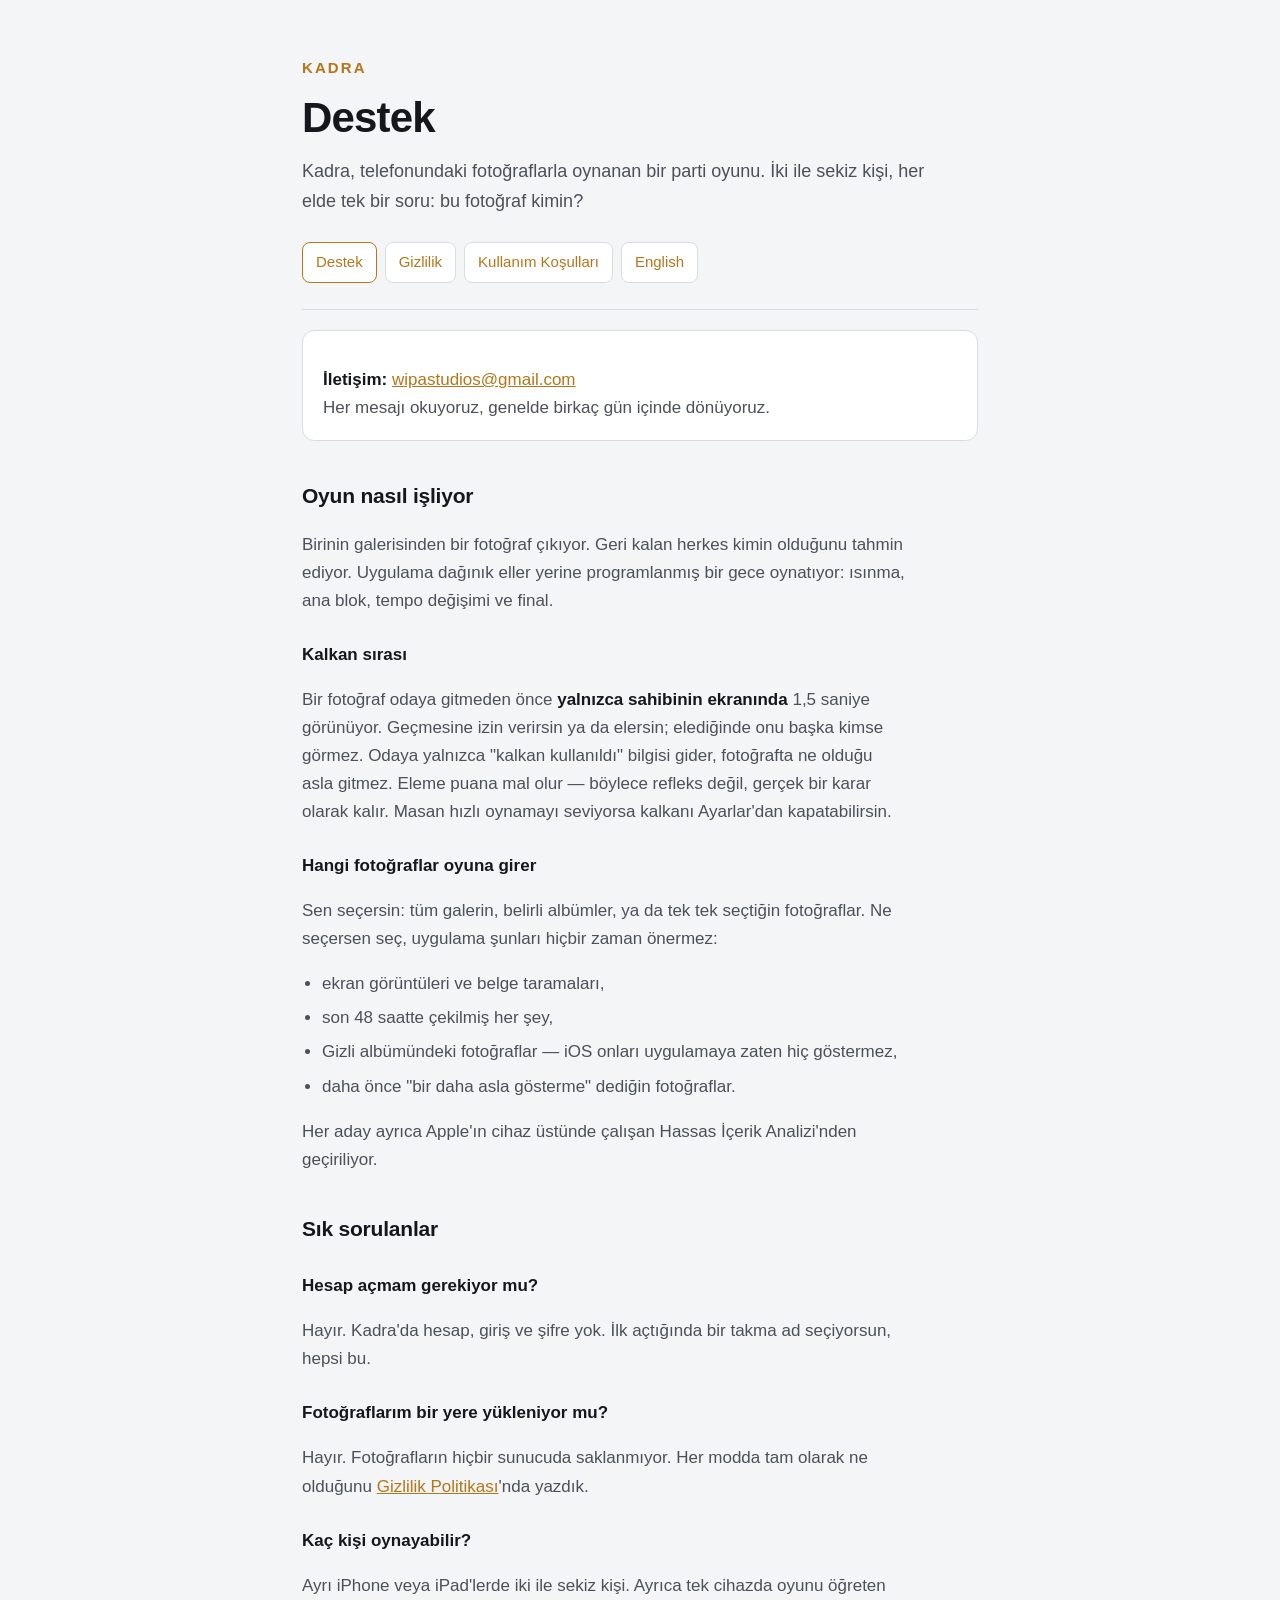
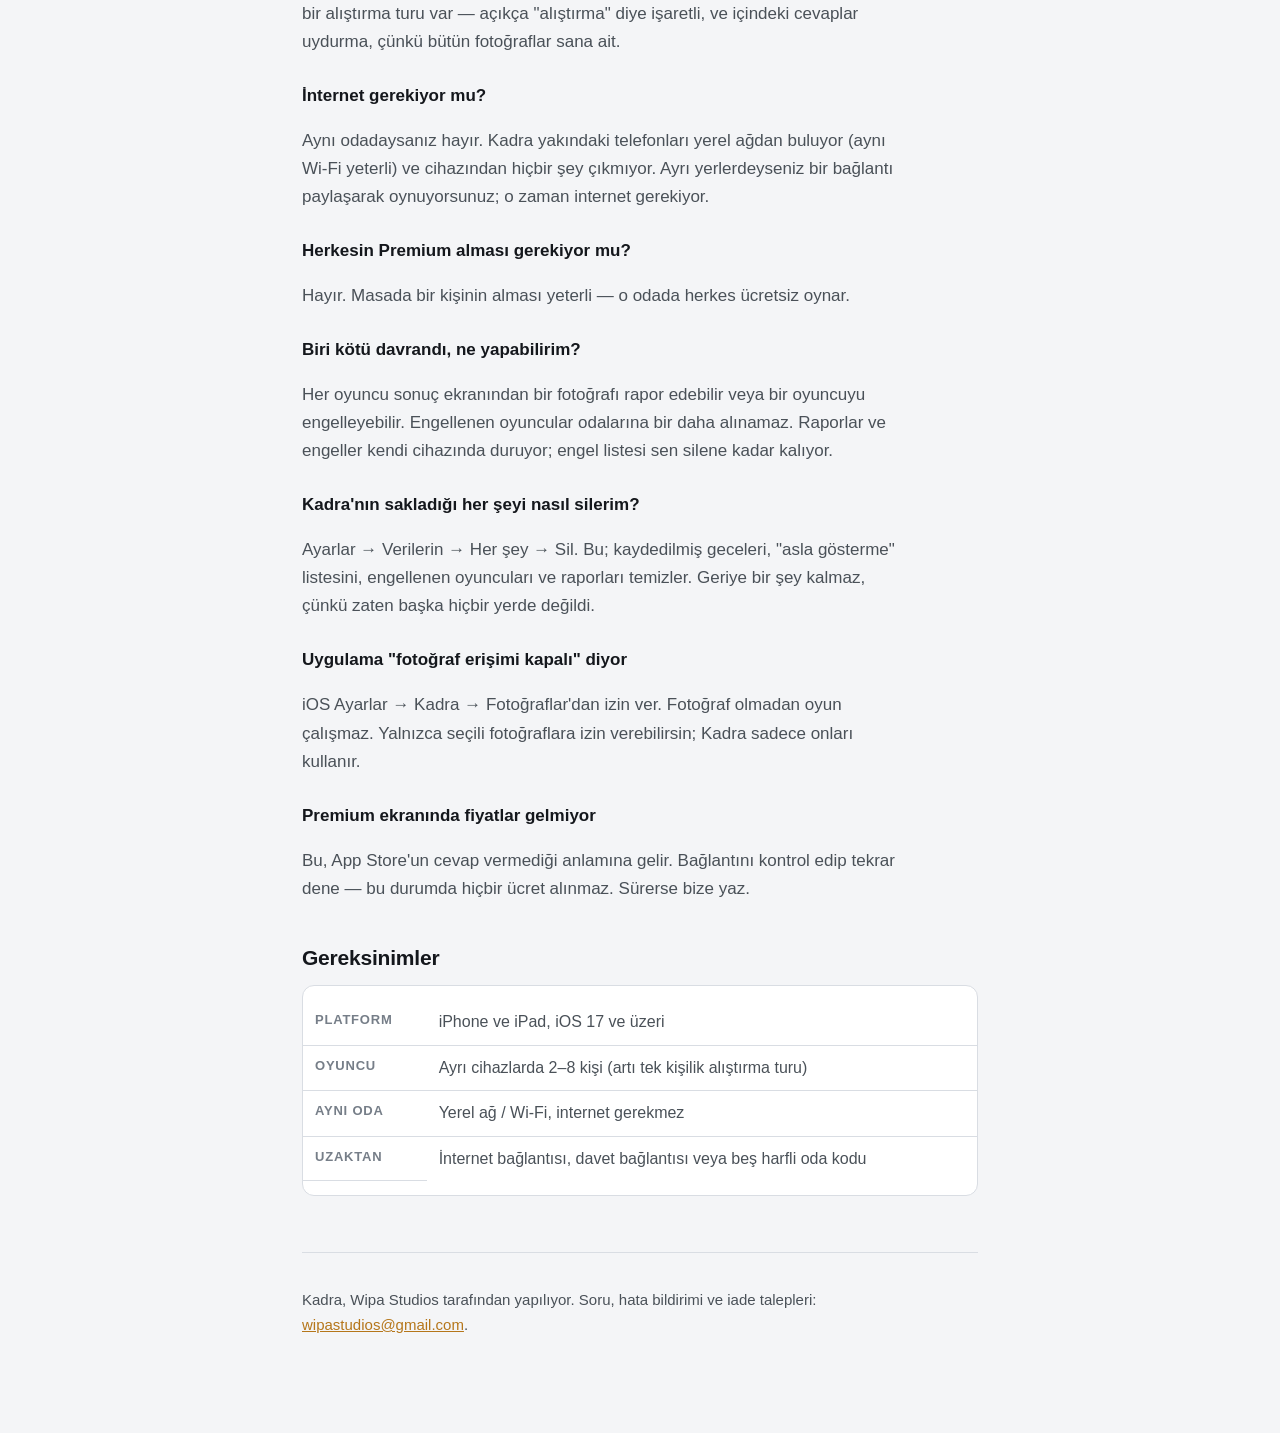
==== tr/index.html @ f4aad81a "Kadra sitesi: destek, gizlilik, sartlar ve oda davetleri Icerik onurfeyyaz/kadra'dan kopyalandi (tas" ====
<!doctype html>
<html lang="tr">
<head>
<meta charset="utf-8">
<meta name="viewport" content="width=device-width,initial-scale=1">
<title>Kadra — Destek</title>
<meta name="description" content="Kadra için destek ve yardım.">
<link rel="stylesheet" href="../style.css">
</head>
<body>
<div class="wrap">
<header>
  <p class="brand">Kadra</p>
  <h1>Destek</h1>
  <p class="lede">Kadra, telefonundaki fotoğraflarla oynanan bir parti oyunu.
     İki ile sekiz kişi, her elde tek bir soru: bu fotoğraf kimin?</p>
  <nav>
    <a href="./" aria-current="page">Destek</a>
    <a href="privacy.html">Gizlilik</a>
    <a href="terms.html">Kullanım Koşulları</a>
    <a href="../">English</a>
  </nav>
</header>

<div class="box">
  <p><strong>İletişim:</strong> <a href="mailto:wipastudios@gmail.com">wipastudios@gmail.com</a><br>
     Her mesajı okuyoruz, genelde birkaç gün içinde dönüyoruz.</p>
</div>

<h2>Oyun nasıl işliyor</h2>
<p>Birinin galerisinden bir fotoğraf çıkıyor. Geri kalan herkes kimin olduğunu tahmin ediyor.
   Uygulama dağınık eller yerine programlanmış bir gece oynatıyor: ısınma, ana blok,
   tempo değişimi ve final.</p>

<h3>Kalkan sırası</h3>
<p>Bir fotoğraf odaya gitmeden önce <strong>yalnızca sahibinin ekranında</strong> 1,5 saniye
   görünüyor. Geçmesine izin verirsin ya da elersin; elediğinde onu başka kimse görmez.
   Odaya yalnızca "kalkan kullanıldı" bilgisi gider, fotoğrafta ne olduğu asla gitmez.
   Eleme puana mal olur — böylece refleks değil, gerçek bir karar olarak kalır.
   Masan hızlı oynamayı seviyorsa kalkanı Ayarlar'dan kapatabilirsin.</p>

<h3>Hangi fotoğraflar oyuna girer</h3>
<p>Sen seçersin: tüm galerin, belirli albümler, ya da tek tek seçtiğin fotoğraflar.
   Ne seçersen seç, uygulama şunları hiçbir zaman önermez:</p>
<ul>
  <li>ekran görüntüleri ve belge taramaları,</li>
  <li>son 48 saatte çekilmiş her şey,</li>
  <li>Gizli albümündeki fotoğraflar — iOS onları uygulamaya zaten hiç göstermez,</li>
  <li>daha önce "bir daha asla gösterme" dediğin fotoğraflar.</li>
</ul>
<p>Her aday ayrıca Apple'ın cihaz üstünde çalışan Hassas İçerik Analizi'nden geçiriliyor.</p>

<h2>Sık sorulanlar</h2>

<h3>Hesap açmam gerekiyor mu?</h3>
<p>Hayır. Kadra'da hesap, giriş ve şifre yok. İlk açtığında bir takma ad seçiyorsun,
   hepsi bu.</p>

<h3>Fotoğraflarım bir yere yükleniyor mu?</h3>
<p>Hayır. Fotoğrafların hiçbir sunucuda saklanmıyor. Her modda tam olarak ne olduğunu
   <a href="privacy.html">Gizlilik Politikası</a>'nda yazdık.</p>

<h3>Kaç kişi oynayabilir?</h3>
<p>Ayrı iPhone veya iPad'lerde iki ile sekiz kişi. Ayrıca tek cihazda oyunu öğreten bir
   alıştırma turu var — açıkça "alıştırma" diye işaretli, ve içindeki cevaplar uydurma,
   çünkü bütün fotoğraflar sana ait.</p>

<h3>İnternet gerekiyor mu?</h3>
<p>Aynı odadaysanız hayır. Kadra yakındaki telefonları yerel ağdan buluyor (aynı Wi-Fi yeterli)
   ve cihazından hiçbir şey çıkmıyor. Ayrı yerlerdeyseniz bir bağlantı paylaşarak oynuyorsunuz;
   o zaman internet gerekiyor.</p>

<h3>Herkesin Premium alması gerekiyor mu?</h3>
<p>Hayır. Masada bir kişinin alması yeterli — o odada herkes ücretsiz oynar.</p>

<h3>Biri kötü davrandı, ne yapabilirim?</h3>
<p>Her oyuncu sonuç ekranından bir fotoğrafı rapor edebilir veya bir oyuncuyu engelleyebilir.
   Engellenen oyuncular odalarına bir daha alınamaz. Raporlar ve engeller kendi cihazında
   duruyor; engel listesi sen silene kadar kalıyor.</p>

<h3>Kadra'nın sakladığı her şeyi nasıl silerim?</h3>
<p>Ayarlar → Verilerin → Her şey → Sil. Bu; kaydedilmiş geceleri, "asla gösterme" listesini,
   engellenen oyuncuları ve raporları temizler. Geriye bir şey kalmaz, çünkü zaten başka
   hiçbir yerde değildi.</p>

<h3>Uygulama "fotoğraf erişimi kapalı" diyor</h3>
<p>iOS Ayarlar → Kadra → Fotoğraflar'dan izin ver. Fotoğraf olmadan oyun çalışmaz.
   Yalnızca seçili fotoğraflara izin verebilirsin; Kadra sadece onları kullanır.</p>

<h3>Premium ekranında fiyatlar gelmiyor</h3>
<p>Bu, App Store'un cevap vermediği anlamına gelir. Bağlantını kontrol edip tekrar dene —
   bu durumda hiçbir ücret alınmaz. Sürerse bize yaz.</p>

<h2>Gereksinimler</h2>
<div class="tablewrap">
<table>
  <tr><th>Platform</th><td>iPhone ve iPad, iOS 17 ve üzeri</td></tr>
  <tr><th>Oyuncu</th><td>Ayrı cihazlarda 2–8 kişi (artı tek kişilik alıştırma turu)</td></tr>
  <tr><th>Aynı oda</th><td>Yerel ağ / Wi-Fi, internet gerekmez</td></tr>
  <tr><th>Uzaktan</th><td>İnternet bağlantısı, davet bağlantısı veya beş harfli oda kodu</td></tr>
</table>
</div>

<footer>
  <p>Kadra, Wipa Studios tarafından yapılıyor. Soru, hata bildirimi ve iade talepleri:
     <a href="mailto:wipastudios@gmail.com">wipastudios@gmail.com</a>.</p>
</footer>
</div>
</body>
</html>
---- style.css ----
:root{
  --ground:#F4F5F7; --panel:#FFFFFF; --ink:#14171C; --ink-2:#4A5158; --ink-3:#767E88;
  --rule:#D9DDE3; --accent:#B5761A;
}
@media (prefers-color-scheme: dark){:root{
  --ground:#0E1014; --panel:#171A20; --ink:#E9EBEF; --ink-2:#AEB5BF; --ink-3:#7C848F;
  --rule:#2A2F38; --accent:#E5AC4A;
}}
*{box-sizing:border-box}
body{margin:0;background:var(--ground);color:var(--ink);
  font:17px/1.65 -apple-system,BlinkMacSystemFont,"Segoe UI",Roboto,sans-serif;
  -webkit-font-smoothing:antialiased}
.wrap{max-width:720px;margin:0 auto;padding:0 22px 80px}
header{padding:56px 0 26px;border-bottom:1px solid var(--rule)}
.brand{font-size:15px;letter-spacing:.14em;text-transform:uppercase;color:var(--accent);
  margin:0 0 14px;font-weight:600}
h1{font-size:clamp(30px,6vw,42px);line-height:1.1;margin:0;letter-spacing:-.02em}
.lede{color:var(--ink-2);margin:16px 0 0;font-size:18px}
.updated{color:var(--ink-3);font-size:15px;margin:10px 0 0}
h2{font-size:21px;margin:38px 0 10px;letter-spacing:-.01em}
h3{font-size:17px;margin:26px 0 6px}
p,li{color:var(--ink-2);max-width:64ch}
strong{color:var(--ink)}
a{color:var(--accent)}
ul{padding-left:20px}
li{margin-bottom:6px}
nav{margin:26px 0 0;display:flex;flex-wrap:wrap;gap:8px}
nav a{display:inline-block;padding:7px 13px;border:1px solid var(--rule);border-radius:8px;
  background:var(--panel);text-decoration:none;font-size:15px}
nav a[aria-current]{border-color:var(--accent);color:var(--accent)}
.box{background:var(--panel);border:1px solid var(--rule);border-radius:12px;
  padding:18px 20px;margin:20px 0}
.box p:last-child{margin-bottom:0}
table{border-collapse:collapse;width:100%;font-size:16px;margin:14px 0}
th,td{text-align:left;padding:9px 12px;border-bottom:1px solid var(--rule);vertical-align:top;color:var(--ink-2)}
th{color:var(--ink-3);font-size:13px;text-transform:uppercase;letter-spacing:.06em;font-weight:600}
.tablewrap{overflow-x:auto;border:1px solid var(--rule);border-radius:12px;background:var(--panel)}
tr:last-child td{border-bottom:none}
footer{margin-top:56px;padding-top:20px;border-top:1px solid var(--rule);
  color:var(--ink-3);font-size:15px}
code{font-family:ui-monospace,Menlo,monospace;font-size:.88em;background:var(--rule);
  padding:1px 5px;border-radius:4px;color:var(--ink)}
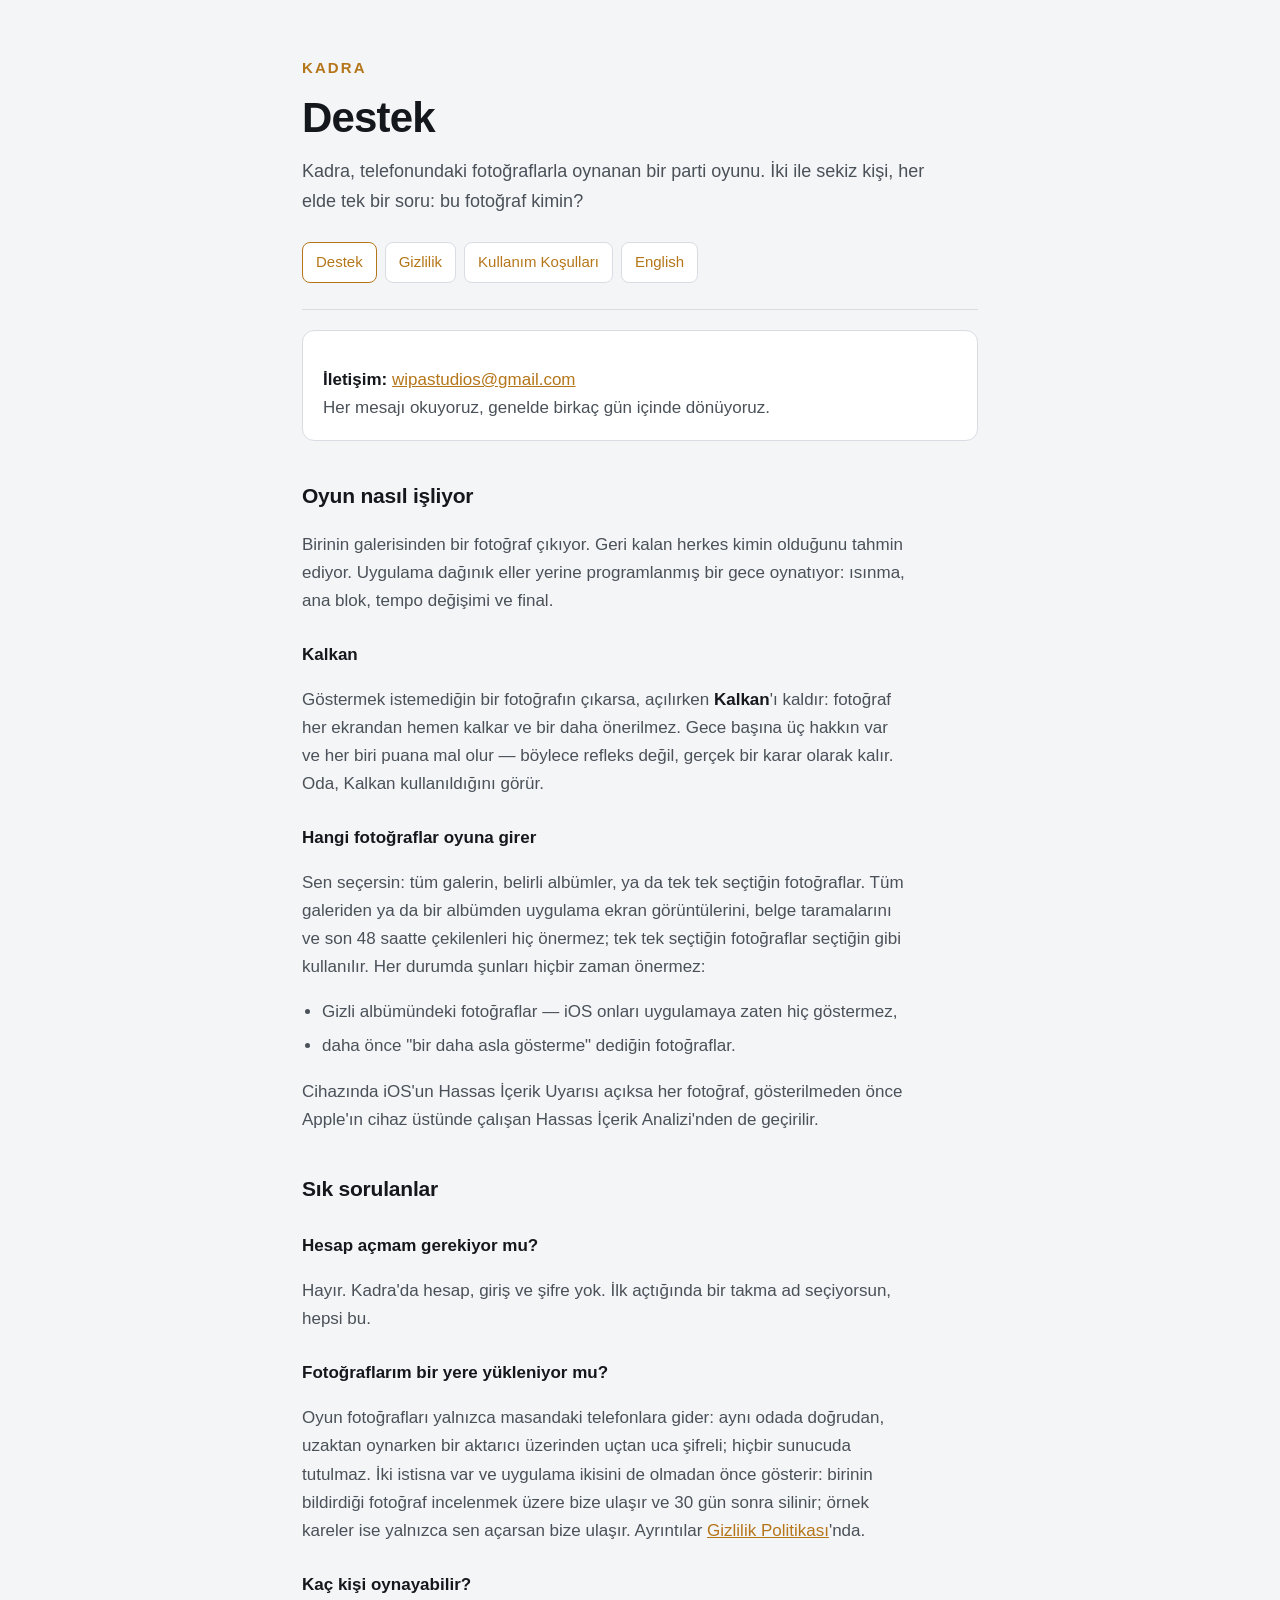
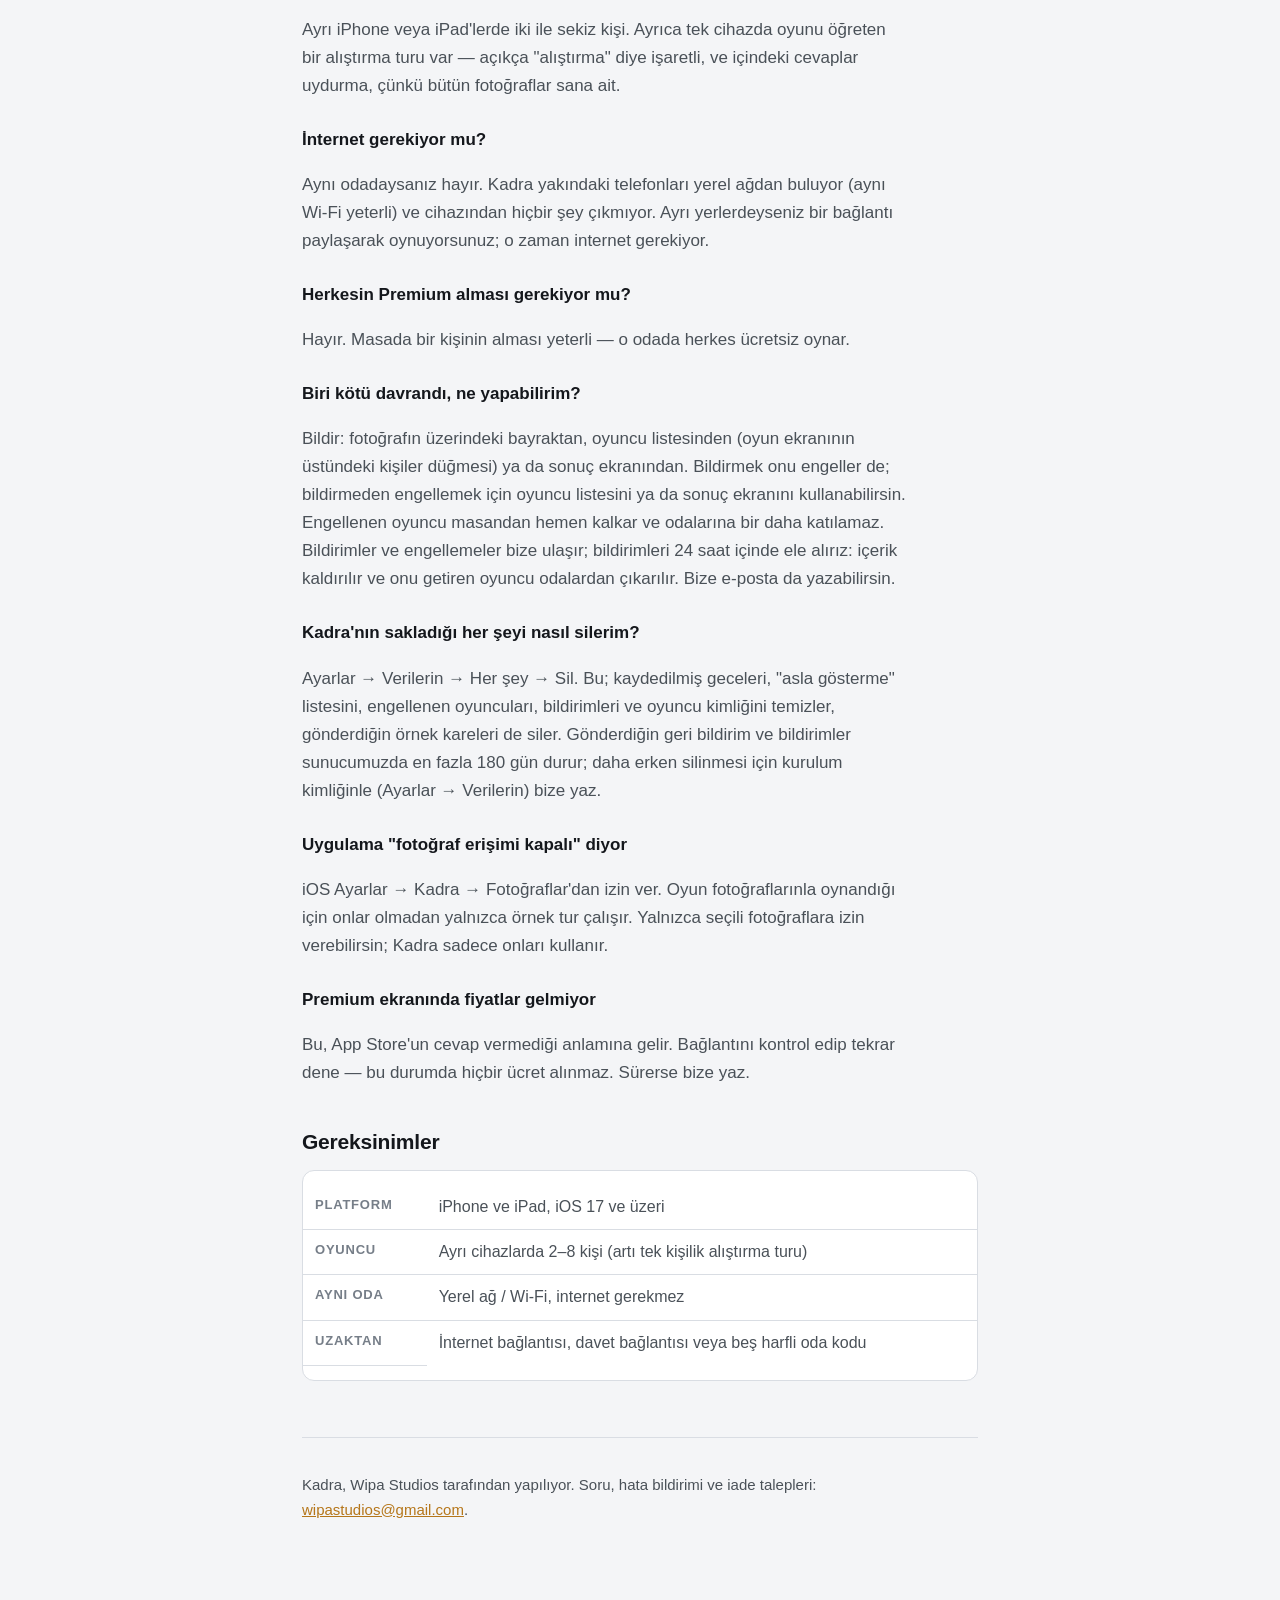
==== commit e85c9a6d: "Metinler koda esitlendi: engelleme bize ulasiyor, bildirilen odalardan cikiyor, saklama sureleri yaz" ====
--- a/tr/index.html
+++ b/tr/index.html
@@ -32,23 +32,23 @@
    Uygulama dağınık eller yerine programlanmış bir gece oynatıyor: ısınma, ana blok,
    tempo değişimi ve final.</p>
 
-<h3>Kalkan sırası</h3>
-<p>Bir fotoğraf odaya gitmeden önce <strong>yalnızca sahibinin ekranında</strong> 1,5 saniye
-   görünüyor. Geçmesine izin verirsin ya da elersin; elediğinde onu başka kimse görmez.
-   Odaya yalnızca "kalkan kullanıldı" bilgisi gider, fotoğrafta ne olduğu asla gitmez.
-   Eleme puana mal olur — böylece refleks değil, gerçek bir karar olarak kalır.
-   Masan hızlı oynamayı seviyorsa kalkanı Ayarlar'dan kapatabilirsin.</p>
+<h3>Kalkan</h3>
+<p>Göstermek istemediğin bir fotoğrafın çıkarsa, açılırken <strong>Kalkan</strong>'ı kaldır:
+   fotoğraf her ekrandan hemen kalkar ve bir daha önerilmez. Gece başına üç hakkın var ve her
+   biri puana mal olur — böylece refleks değil, gerçek bir karar olarak kalır. Oda, Kalkan
+   kullanıldığını görür.</p>
 
 <h3>Hangi fotoğraflar oyuna girer</h3>
 <p>Sen seçersin: tüm galerin, belirli albümler, ya da tek tek seçtiğin fotoğraflar.
-   Ne seçersen seç, uygulama şunları hiçbir zaman önermez:</p>
+   Tüm galeriden ya da bir albümden uygulama ekran görüntülerini, belge taramalarını ve son 48
+   saatte çekilenleri hiç önermez; tek tek seçtiğin fotoğraflar seçtiğin gibi kullanılır. Her
+   durumda şunları hiçbir zaman önermez:</p>
 <ul>
-  <li>ekran görüntüleri ve belge taramaları,</li>
-  <li>son 48 saatte çekilmiş her şey,</li>
   <li>Gizli albümündeki fotoğraflar — iOS onları uygulamaya zaten hiç göstermez,</li>
   <li>daha önce "bir daha asla gösterme" dediğin fotoğraflar.</li>
 </ul>
-<p>Her aday ayrıca Apple'ın cihaz üstünde çalışan Hassas İçerik Analizi'nden geçiriliyor.</p>
+<p>Cihazında iOS'un Hassas İçerik Uyarısı açıksa her fotoğraf, gösterilmeden önce Apple'ın
+   cihaz üstünde çalışan Hassas İçerik Analizi'nden de geçirilir.</p>
 
 <h2>Sık sorulanlar</h2>
 
@@ -57,8 +57,11 @@
    hepsi bu.</p>
 
 <h3>Fotoğraflarım bir yere yükleniyor mu?</h3>
-<p>Hayır. Fotoğrafların hiçbir sunucuda saklanmıyor. Her modda tam olarak ne olduğunu
-   <a href="privacy.html">Gizlilik Politikası</a>'nda yazdık.</p>
+<p>Oyun fotoğrafları yalnızca masandaki telefonlara gider: aynı odada doğrudan, uzaktan
+   oynarken bir aktarıcı üzerinden uçtan uca şifreli; hiçbir sunucuda tutulmaz. İki istisna var
+   ve uygulama ikisini de olmadan önce gösterir: birinin bildirdiği fotoğraf incelenmek üzere bize
+   ulaşır ve 30 gün sonra silinir; örnek kareler ise yalnızca sen açarsan bize ulaşır. Ayrıntılar
+   <a href="privacy.html">Gizlilik Politikası</a>'nda.</p>
 
 <h3>Kaç kişi oynayabilir?</h3>
 <p>Ayrı iPhone veya iPad'lerde iki ile sekiz kişi. Ayrıca tek cihazda oyunu öğreten bir
@@ -74,18 +77,23 @@
 <p>Hayır. Masada bir kişinin alması yeterli — o odada herkes ücretsiz oynar.</p>
 
 <h3>Biri kötü davrandı, ne yapabilirim?</h3>
-<p>Her oyuncu sonuç ekranından bir fotoğrafı rapor edebilir veya bir oyuncuyu engelleyebilir.
-   Engellenen oyuncular odalarına bir daha alınamaz. Raporlar ve engeller kendi cihazında
-   duruyor; engel listesi sen silene kadar kalıyor.</p>
+<p>Bildir: fotoğrafın üzerindeki bayraktan, oyuncu listesinden (oyun ekranının üstündeki kişiler
+   düğmesi) ya da sonuç ekranından. Bildirmek onu engeller de; bildirmeden engellemek için oyuncu
+   listesini ya da sonuç ekranını kullanabilirsin. Engellenen oyuncu masandan hemen kalkar ve
+   odalarına bir daha katılamaz. Bildirimler ve engellemeler bize ulaşır; bildirimleri 24 saat
+   içinde ele alırız: içerik kaldırılır ve onu getiren oyuncu odalardan çıkarılır. Bize e-posta da
+   yazabilirsin.</p>
 
 <h3>Kadra'nın sakladığı her şeyi nasıl silerim?</h3>
 <p>Ayarlar → Verilerin → Her şey → Sil. Bu; kaydedilmiş geceleri, "asla gösterme" listesini,
-   engellenen oyuncuları ve raporları temizler. Geriye bir şey kalmaz, çünkü zaten başka
-   hiçbir yerde değildi.</p>
+   engellenen oyuncuları, bildirimleri ve oyuncu kimliğini temizler, gönderdiğin örnek kareleri de
+   siler. Gönderdiğin geri bildirim ve bildirimler sunucumuzda en fazla 180 gün durur; daha erken
+   silinmesi için kurulum kimliğinle (Ayarlar → Verilerin) bize yaz.</p>
 
 <h3>Uygulama "fotoğraf erişimi kapalı" diyor</h3>
-<p>iOS Ayarlar → Kadra → Fotoğraflar'dan izin ver. Fotoğraf olmadan oyun çalışmaz.
-   Yalnızca seçili fotoğraflara izin verebilirsin; Kadra sadece onları kullanır.</p>
+<p>iOS Ayarlar → Kadra → Fotoğraflar'dan izin ver. Oyun fotoğraflarınla oynandığı için onlar
+   olmadan yalnızca örnek tur çalışır. Yalnızca seçili fotoğraflara izin verebilirsin; Kadra sadece
+   onları kullanır.</p>
 
 <h3>Premium ekranında fiyatlar gelmiyor</h3>
 <p>Bu, App Store'un cevap vermediği anlamına gelir. Bağlantını kontrol edip tekrar dene —
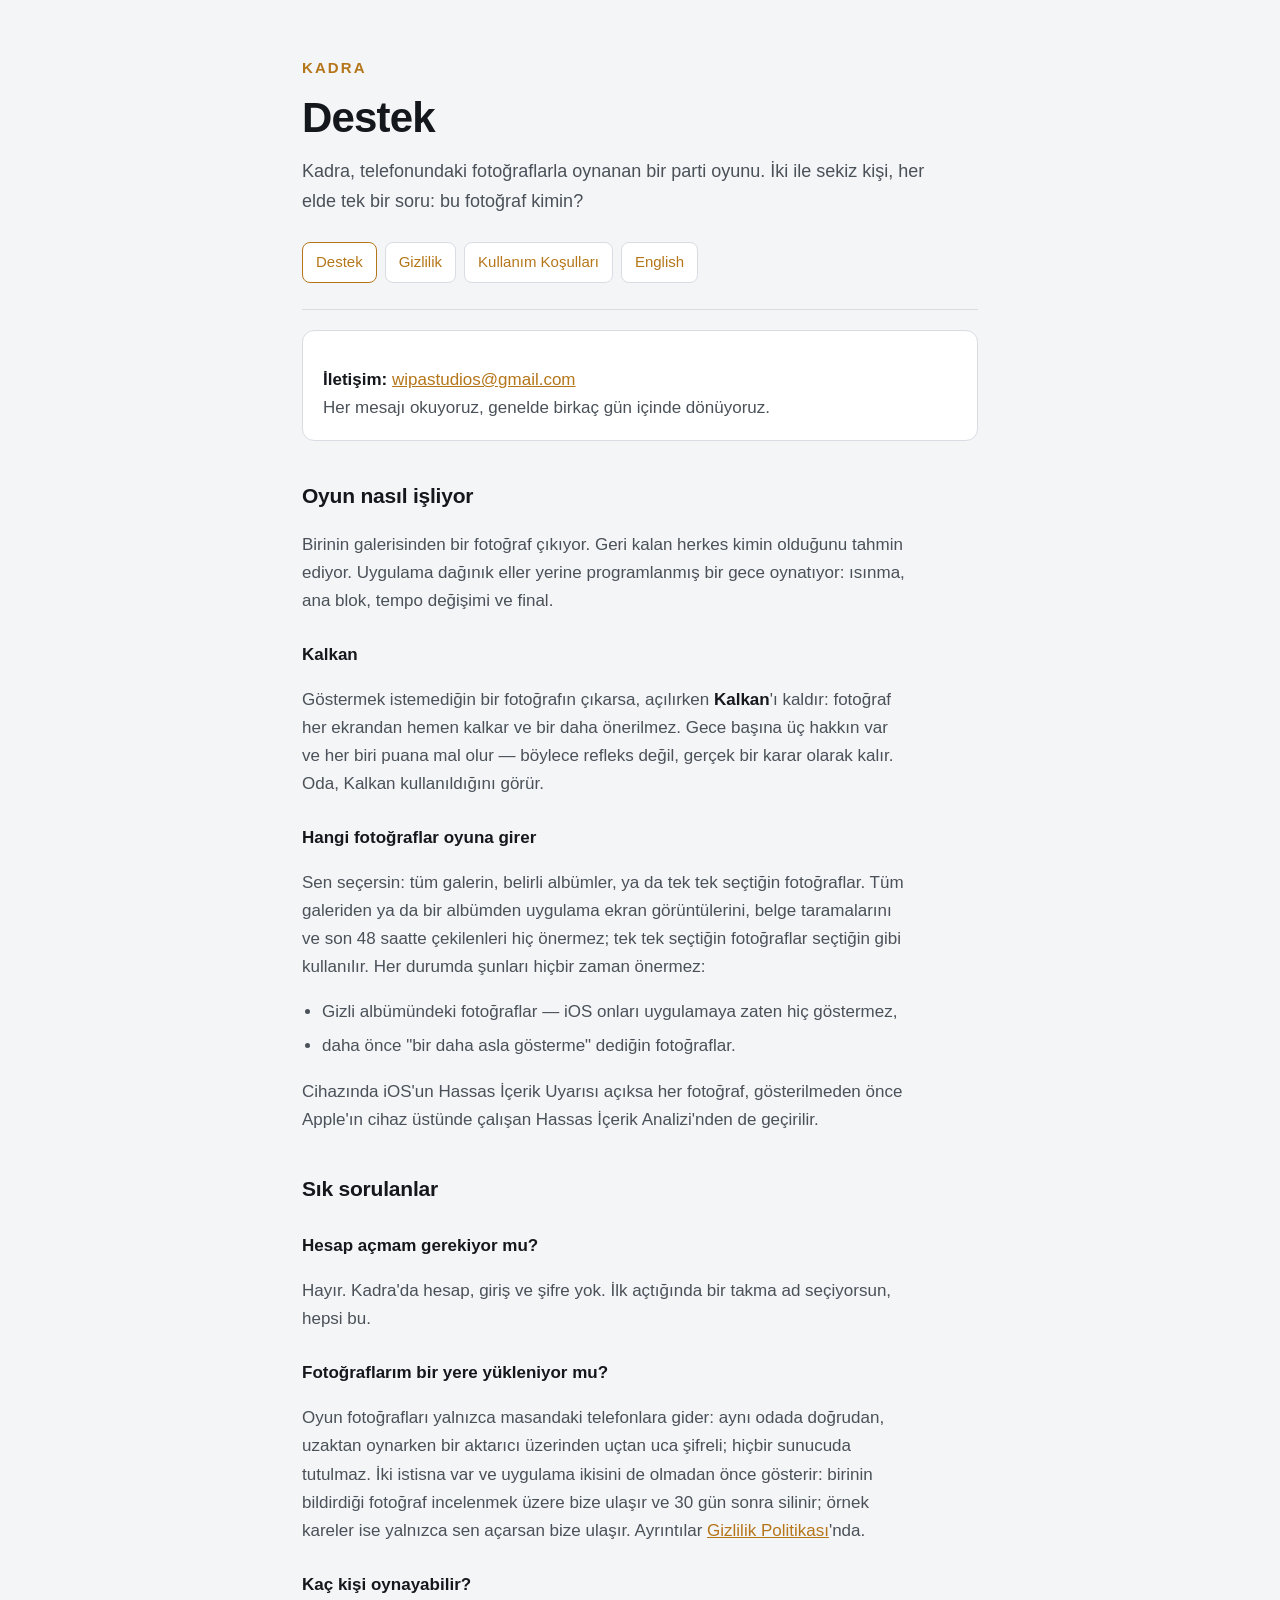
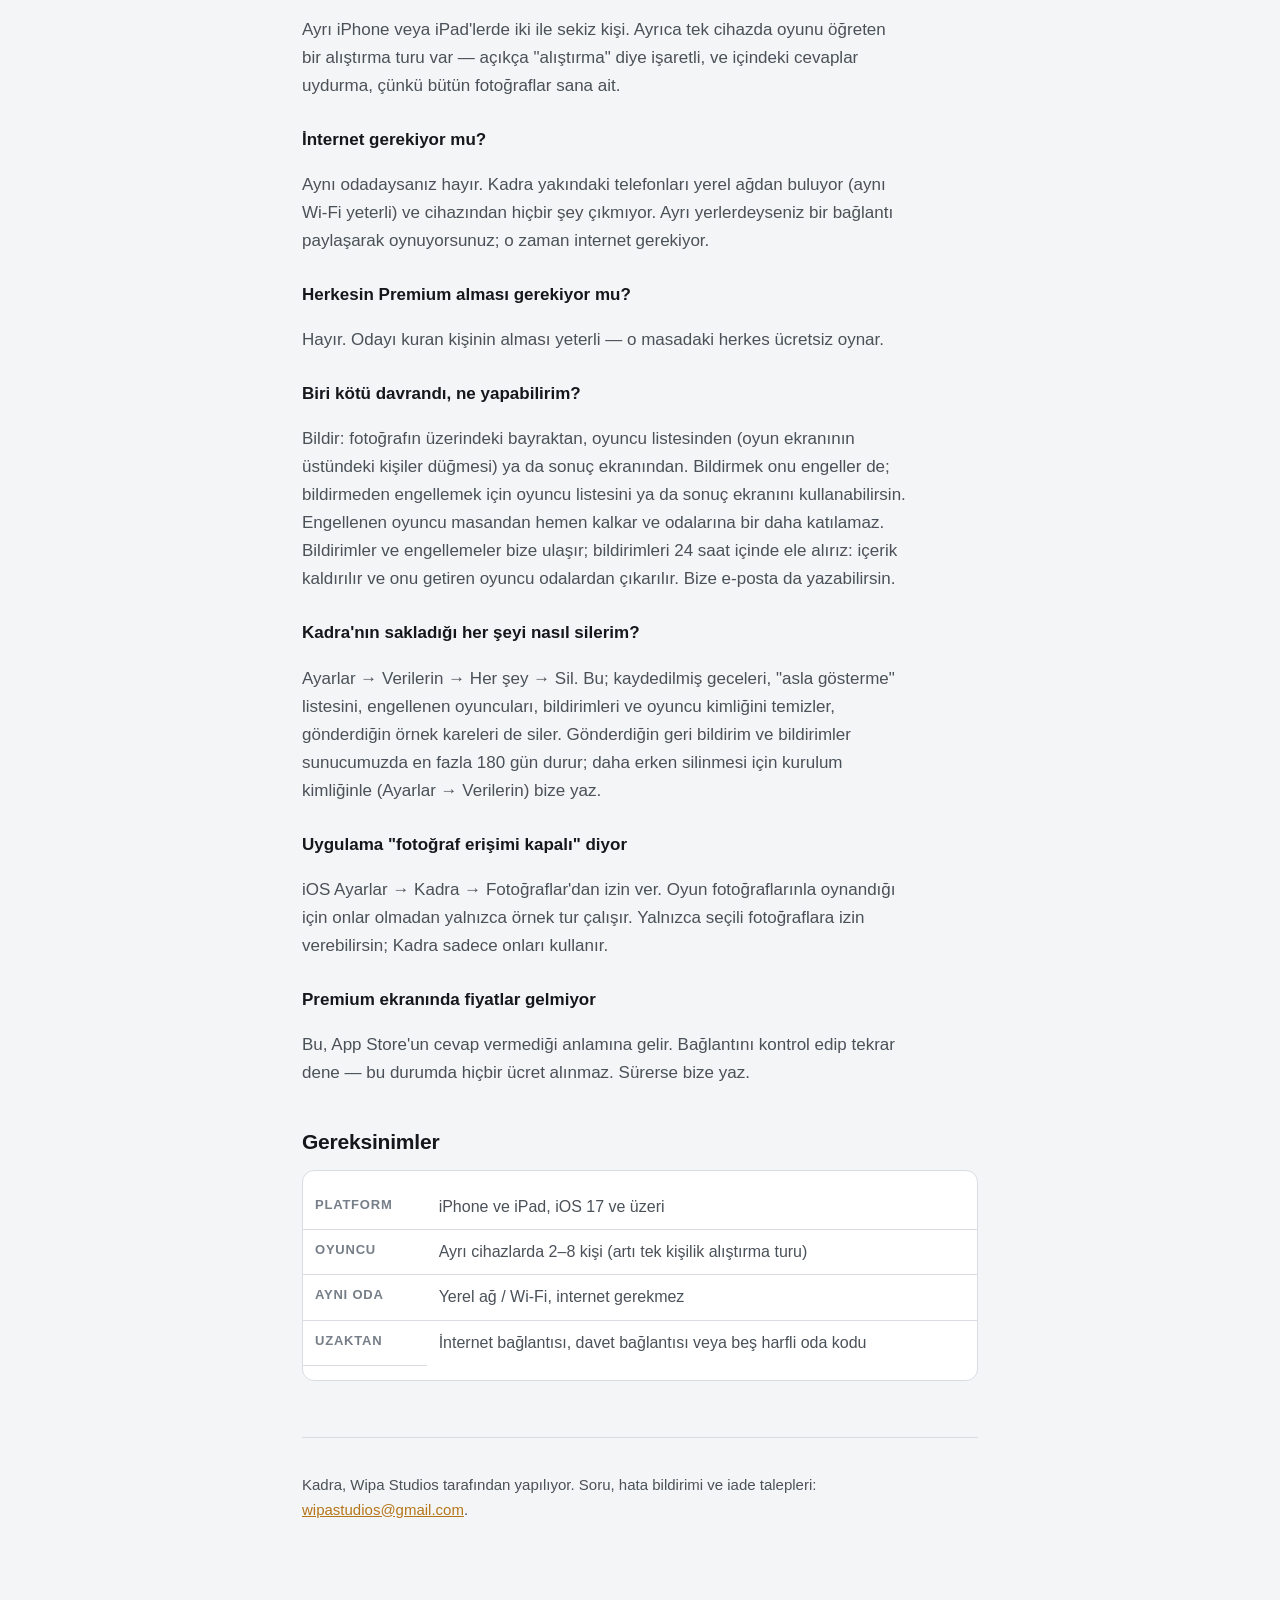
==== commit 8a88623e: "Premium: odayi kuran kisinin almasi yeter" ====
--- a/tr/index.html
+++ b/tr/index.html
@@ -74,7 +74,7 @@
    o zaman internet gerekiyor.</p>
 
 <h3>Herkesin Premium alması gerekiyor mu?</h3>
-<p>Hayır. Masada bir kişinin alması yeterli — o odada herkes ücretsiz oynar.</p>
+<p>Hayır. Odayı kuran kişinin alması yeterli — o masadaki herkes ücretsiz oynar.</p>
 
 <h3>Biri kötü davrandı, ne yapabilirim?</h3>
 <p>Bildir: fotoğrafın üzerindeki bayraktan, oyuncu listesinden (oyun ekranının üstündeki kişiler
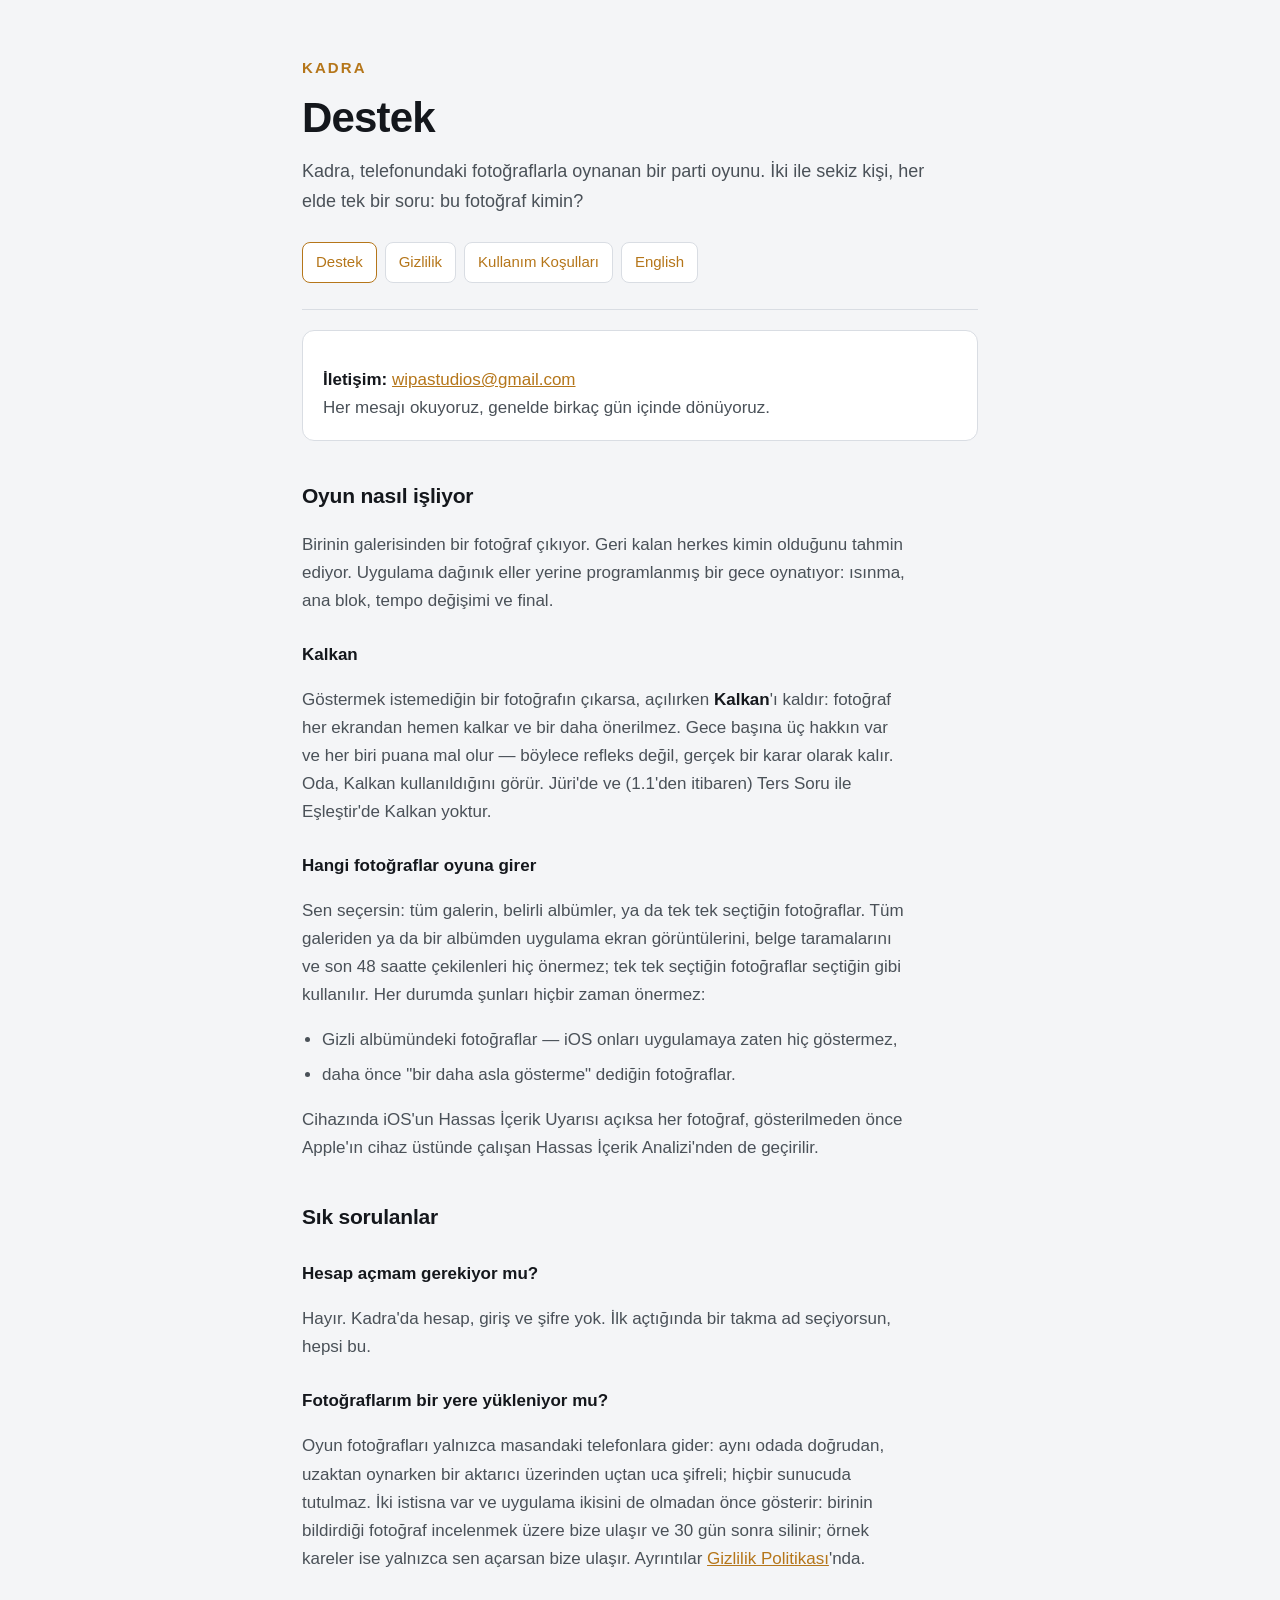
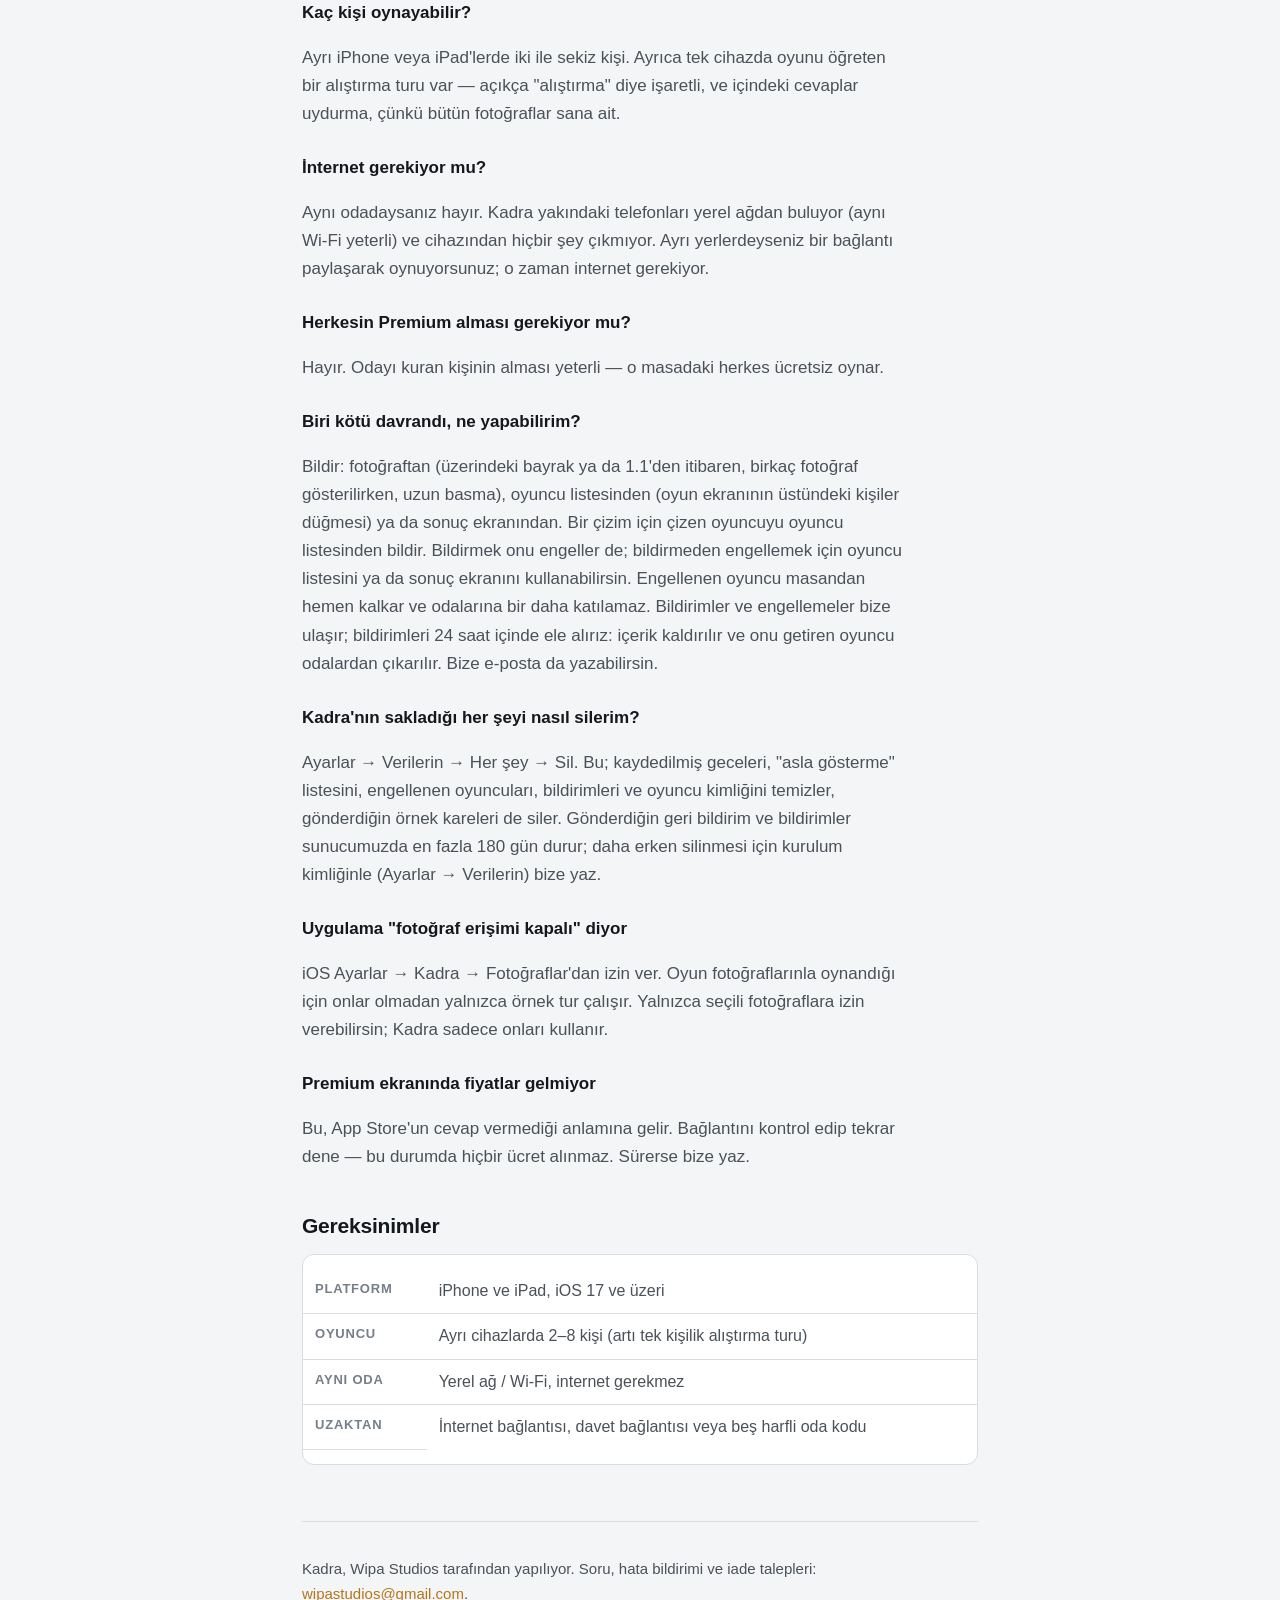
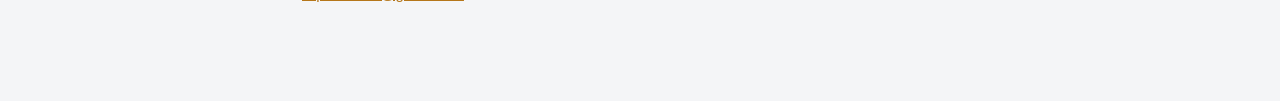
==== commit 7910d63c: "Cekim tarihi duzeltildi; Kalkan olmayan modlar ve 1.1 modlari - Gizlilik: elin ana karesiyle tarih v" ====
--- a/tr/index.html
+++ b/tr/index.html
@@ -36,7 +36,7 @@
 <p>Göstermek istemediğin bir fotoğrafın çıkarsa, açılırken <strong>Kalkan</strong>'ı kaldır:
    fotoğraf her ekrandan hemen kalkar ve bir daha önerilmez. Gece başına üç hakkın var ve her
    biri puana mal olur — böylece refleks değil, gerçek bir karar olarak kalır. Oda, Kalkan
-   kullanıldığını görür.</p>
+   kullanıldığını görür. Jüri'de ve (1.1'den itibaren) Ters Soru ile Eşleştir'de Kalkan yoktur.</p>
 
 <h3>Hangi fotoğraflar oyuna girer</h3>
 <p>Sen seçersin: tüm galerin, belirli albümler, ya da tek tek seçtiğin fotoğraflar.
@@ -77,8 +77,10 @@
 <p>Hayır. Odayı kuran kişinin alması yeterli — o masadaki herkes ücretsiz oynar.</p>
 
 <h3>Biri kötü davrandı, ne yapabilirim?</h3>
-<p>Bildir: fotoğrafın üzerindeki bayraktan, oyuncu listesinden (oyun ekranının üstündeki kişiler
-   düğmesi) ya da sonuç ekranından. Bildirmek onu engeller de; bildirmeden engellemek için oyuncu
+<p>Bildir: fotoğraftan (üzerindeki bayrak ya da 1.1'den itibaren, birkaç fotoğraf gösterilirken,
+   uzun basma), oyuncu
+   listesinden (oyun ekranının üstündeki kişiler düğmesi) ya da sonuç ekranından. Bir çizim için çizen
+   oyuncuyu oyuncu listesinden bildir. Bildirmek onu engeller de; bildirmeden engellemek için oyuncu
    listesini ya da sonuç ekranını kullanabilirsin. Engellenen oyuncu masandan hemen kalkar ve
    odalarına bir daha katılamaz. Bildirimler ve engellemeler bize ulaşır; bildirimleri 24 saat
    içinde ele alırız: içerik kaldırılır ve onu getiren oyuncu odalardan çıkarılır. Bize e-posta da
